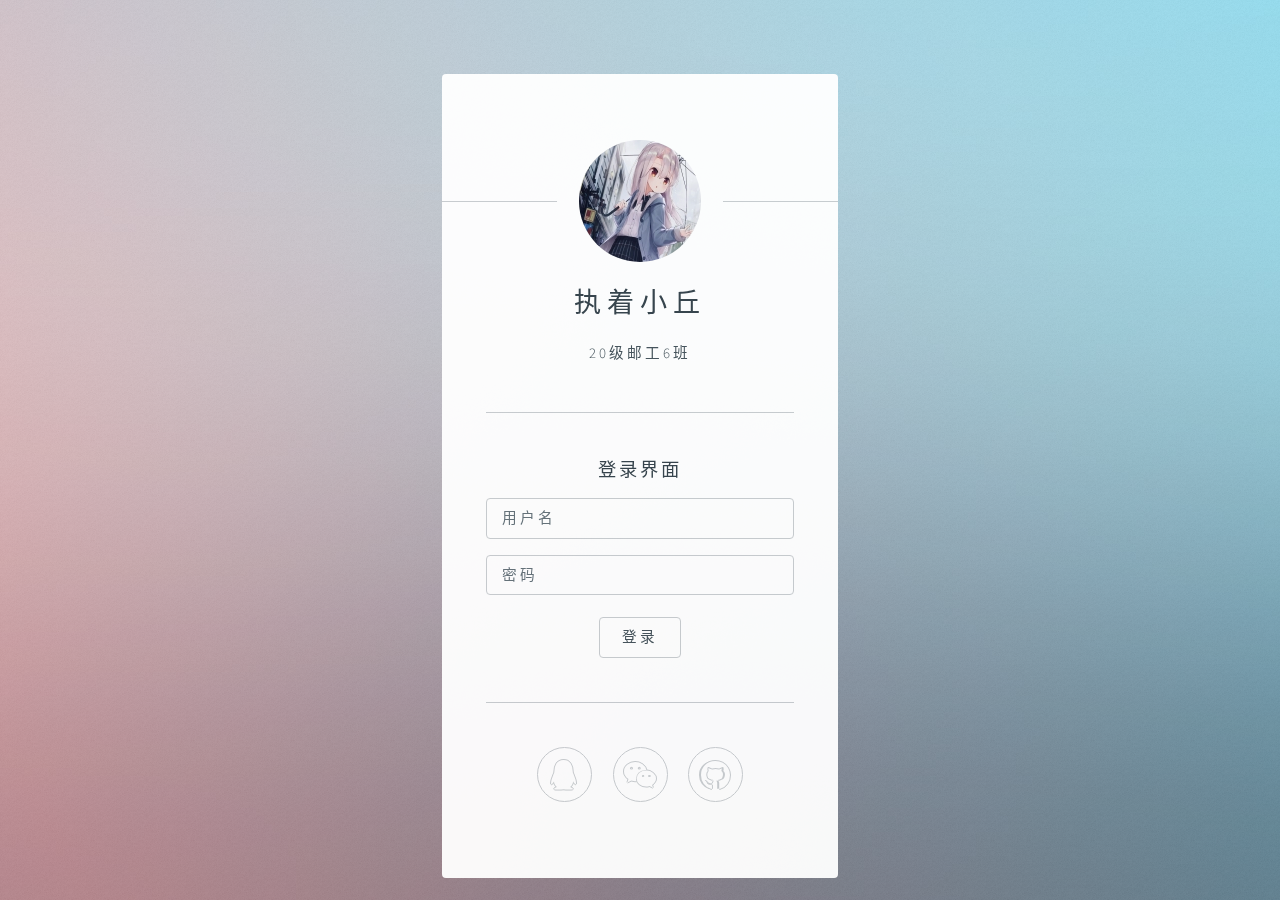
==== index.html @ 9f827b2a "update" ====
<!DOCTYPE HTML>
<!--
	Identity by HTML5 UP
	html5up.net | @ajlkn
	Free for personal and commercial use under the CCA 3.0 license (html5up.net/license)
-->
<html lang="zh-CN">

<head>
	<title>执着小丘の小屋</title>
	<meta charset="utf-8" />
	<meta name="viewport" content="width=device-width, initial-scale=1, user-scalable=no" />
	<link rel="stylesheet" href="assets/css/main.css" />
	<noscript>
		<link rel="stylesheet" href="assets/css/noscript.css" /></noscript>
</head>

<body class="is-preload">

	<!-- Wrapper -->
	<div id="wrapper">

		<!-- Main -->
		<section id="main">
			<header>
				<span class="avatar"><img src="images/1.jpg" alt="" /></span>
				<h1>执着小丘</h1>
				<p>20级邮工6班</p>
			</header>

			<hr />
			<h2>登录界面</h2>
			<form method="post" action="#">
				<div class="fields">
					<div class="field">
						<input type="text" name="username" id="username" placeholder="用户名" />
					</div>
					<div class="field">
						<input type="password" name="password" id="password" placeholder="密码" />
					</div>
				</div>
				<ul class="actions special">
					<li><input type="submit" class="button" value="登录"></li>
				</ul>
			</form>
			<hr />

			<footer>
				<ul class="icons">
					<li><a href="#" class="icon brands fa-qq">QQ</a></li>
					<li><a href="#" class="icon brands fa-weixin">微信</a></li>
					<li><a href="#" class="icon brands fa-github">GitHub</a></li>
				</ul>
			</footer>
		</section>

	</div>

	<!-- Scripts -->
	<script>
		if ('addEventListener' in window) {
			window.addEventListener('load', function () {
				document.body.className = document.body.className.replace(/\bis-preload\b/, '');
			});
			document.body.className += (navigator.userAgent.match(/(MSIE|rv:11\.0)/) ? ' is-ie' : '');
		}

		function login() {
			var x = document.getElementById("demo").value;
			if (x == "" || isNaN(x)) {
				alert("不是数字");
			}
		}
	</script>

</body>

</html>
---- assets/css/main.css ----
@import url(fontawesome-all.min.css);
@import url("https://fonts.googleapis.com/css?family=Source+Sans+Pro:300");

/*
	Identity by HTML5 UP
	html5up.net | @ajlkn
	Free for personal and commercial use under the CCA 3.0 license (html5up.net/license)
*/

/* Icon (alt) */

html,
body,
div,
span,
applet,
object,
iframe,
h1,
h2,
h3,
h4,
h5,
h6,
p,
blockquote,
pre,
a,
abbr,
acronym,
address,
big,
cite,
code,
del,
dfn,
em,
img,
ins,
kbd,
q,
s,
samp,
small,
strike,
strong,
sub,
sup,
tt,
var,
b,
u,
i,
center,
dl,
dt,
dd,
ol,
ul,
li,
fieldset,
form,
label,
legend,
table,
caption,
tbody,
tfoot,
thead,
tr,
th,
td,
article,
aside,
canvas,
details,
embed,
figure,
figcaption,
footer,
header,
hgroup,
menu,
nav,
output,
ruby,
section,
summary,
time,
mark,
audio,
video {
	margin: 0;
	padding: 0;
	border: 0;
	font-size: 100%;
	font: inherit;
	vertical-align: baseline;
}

article,
aside,
details,
figcaption,
figure,
footer,
header,
hgroup,
menu,
nav,
section {
	display: block;
}

body {
	line-height: 1;
}

ol,
ul {
	list-style: none;
}

blockquote,
q {
	quotes: none;
}

blockquote:before,
blockquote:after,
q:before,
q:after {
	content: '';
	content: none;
}

table {
	border-collapse: collapse;
	border-spacing: 0;
}

body {
	-webkit-text-size-adjust: none;
}

mark {
	background-color: transparent;
	color: inherit;
}

input::-moz-focus-inner {
	border: 0;
	padding: 0;
}

input,
select,
textarea {
	-moz-appearance: none;
	-webkit-appearance: none;
	-ms-appearance: none;
	appearance: none;
}

/* Basic */

@media screen and (max-width: 480px) {

	html,
	body {
		min-width: 320px;
	}

}

html {
	box-sizing: border-box;
}

*,
*:before,
*:after {
	box-sizing: inherit;
}

body.is-preload *,
body.is-preload *:before,
body.is-preload *:after {
	-moz-animation: none !important;
	-webkit-animation: none !important;
	-ms-animation: none !important;
	animation: none !important;
	-moz-transition: none !important;
	-webkit-transition: none !important;
	-ms-transition: none !important;
	transition: none !important;
}

html {
	height: 100%;
}

body {
	height: 100%;
	background-color: #ffffff;
	background-image: url("images/overlay.png"), -moz-linear-gradient(60deg, rgba(255, 165, 150, 0.5) 5%, rgba(0, 228, 255, 0.35)), url("../../images/bg.jpg");
	background-image: url("images/overlay.png"), -webkit-linear-gradient(60deg, rgba(255, 165, 150, 0.5) 5%, rgba(0, 228, 255, 0.35)), url("../../images/bg.jpg");
	background-image: url("images/overlay.png"), -ms-linear-gradient(60deg, rgba(255, 165, 150, 0.5) 5%, rgba(0, 228, 255, 0.35)), url("../../images/bg.jpg");
	background-image: url("images/overlay.png"), linear-gradient(60deg, rgba(255, 165, 150, 0.5) 5%, rgba(0, 228, 255, 0.35)), url("../../images/bg.jpg");
	background-repeat: repeat, no-repeat, no-repeat;
	background-size: 100px 100px, cover, cover;
	background-position: top left, center center, bottom center;
	background-attachment: fixed, fixed, fixed;
}

body:after {
	content: '';
	display: block;
	position: fixed;
	top: 0;
	left: 0;
	width: 100%;
	height: inherit;
	opacity: 0;
	z-index: 1;
	background-color: #ffffff;
	background-image: url("images/overlay.png"), -moz-linear-gradient(60deg, rgba(255, 165, 150, 0.5) 5%, rgba(0, 228, 255, 0.35));
	background-image: url("images/overlay.png"), -webkit-linear-gradient(60deg, rgba(255, 165, 150, 0.5) 5%, rgba(0, 228, 255, 0.35));
	background-image: url("images/overlay.png"), -ms-linear-gradient(60deg, rgba(255, 165, 150, 0.5) 5%, rgba(0, 228, 255, 0.35));
	background-image: url("images/overlay.png"), linear-gradient(60deg, rgba(255, 165, 150, 0.5) 5%, rgba(0, 228, 255, 0.35));
	background-repeat: repeat, no-repeat;
	background-size: 100px 100px, cover;
	background-position: top left, center center;
	-moz-transition: opacity 1.75s ease-out;
	-webkit-transition: opacity 1.75s ease-out;
	-ms-transition: opacity 1.75s ease-out;
	transition: opacity 1.75s ease-out;
}

body.is-preload:after {
	opacity: 1;
}

/* Type */

body,
input,
select,
textarea {
	color: #414f57;
	font-family: "Source Sans Pro", Helvetica, sans-serif;
	font-size: 14pt;
	font-weight: 300;
	line-height: 2;
	letter-spacing: 0.2em;
}

@media screen and (max-width: 1680px) {

	body,
	input,
	select,
	textarea {
		font-size: 11pt;
	}

}

@media screen and (max-width: 480px) {

	body,
	input,
	select,
	textarea {
		font-size: 10pt;
		line-height: 1.75;
	}

}

a {
	-moz-transition: color 0.2s ease, border-color 0.2s ease;
	-webkit-transition: color 0.2s ease, border-color 0.2s ease;
	-ms-transition: color 0.2s ease, border-color 0.2s ease;
	transition: color 0.2s ease, border-color 0.2s ease;
	color: inherit;
	text-decoration: none;
}

a:before {
	-moz-transition: color 0.2s ease, text-shadow 0.2s ease;
	-webkit-transition: color 0.2s ease, text-shadow 0.2s ease;
	-ms-transition: color 0.2s ease, text-shadow 0.2s ease;
	transition: color 0.2s ease, text-shadow 0.2s ease;
}

a:hover {
	color: #ff7496;
}

strong,
b {
	color: #313f47;
}

em,
i {
	font-style: italic;
}

p {
	margin: 0 0 1.5em 0;
}

h1,
h2,
h3,
h4,
h5,
h6 {
	color: #313f47;
	line-height: 1.5;
	margin: 0 0 0.75em 0;
}

h1 a,
h2 a,
h3 a,
h4 a,
h5 a,
h6 a {
	color: inherit;
	text-decoration: none;
}

h1 {
	font-size: 1.85em;
	letter-spacing: 0.22em;
	margin: 0 0 0.525em 0;
}

h2 {
	font-size: 1.25em;
}

h3 {
	font-size: 1em;
}

h4 {
	font-size: 1em;
}

h5 {
	font-size: 1em;
}

h6 {
	font-size: 1em;
}

@media screen and (max-width: 480px) {

	h1 {
		font-size: 1.65em;
	}

}

sub {
	font-size: 0.8em;
	position: relative;
	top: 0.5em;
}

sup {
	font-size: 0.8em;
	position: relative;
	top: -0.5em;
}

hr {
	border: 0;
	border-bottom: solid 1px #c8cccf;
	margin: 3em 0;
}

/* Form */

form {
	margin: 0 0 1.5em 0;
}

form> :last-child {
	margin-bottom: 0;
}

form>.fields {
	display: -moz-flex;
	display: -webkit-flex;
	display: -ms-flex;
	display: flex;
	-moz-flex-wrap: wrap;
	-webkit-flex-wrap: wrap;
	-ms-flex-wrap: wrap;
	flex-wrap: wrap;
	width: calc(100% + 2.25em);
	margin: -1.125em 0 1.5em -1.125em;
}

form>.fields>.field {
	-moz-flex-grow: 0;
	-webkit-flex-grow: 0;
	-ms-flex-grow: 0;
	flex-grow: 0;
	-moz-flex-shrink: 0;
	-webkit-flex-shrink: 0;
	-ms-flex-shrink: 0;
	flex-shrink: 0;
	padding: 1.125em 0 0 1.125em;
	width: calc(100% - 1.125em);
}

form>.fields>.field.half {
	width: calc(50% - 0.5625em);
}

form>.fields>.field.third {
	width: calc(100%/3 - 0.375em);
}

form>.fields>.field.quarter {
	width: calc(25% - 0.28125em);
}

@media screen and (max-width: 480px) {

	form>.fields {
		width: calc(100% + 2.25em);
		margin: -1.125em 0 1.5em -1.125em;
	}

	form>.fields>.field {
		padding: 1.125em 0 0 1.125em;
		width: calc(100% - 1.125em);
	}

	form>.fields>.field.half {
		width: calc(100% - 1.125em);
	}

	form>.fields>.field.third {
		width: calc(100% - 1.125em);
	}

	form>.fields>.field.quarter {
		width: calc(100% - 1.125em);
	}

}

label {
	color: #313f47;
	display: block;
	font-size: 0.9em;
	margin: 0 0 0.75em 0;
}

input[type="text"],
input[type="password"],
input[type="email"],
input[type="tel"],
select,
textarea {
	-moz-appearance: none;
	-webkit-appearance: none;
	-ms-appearance: none;
	appearance: none;
	border-radius: 4px;
	border: solid 1px #c8cccf;
	color: inherit;
	display: block;
	outline: 0;
	padding: 0 1em;
	text-decoration: none;
	width: 100%;
}

input[type="text"]:invalid,
input[type="password"]:invalid,
input[type="email"]:invalid,
input[type="tel"]:invalid,
select:invalid,
textarea:invalid {
	box-shadow: none;
}

input[type="text"]:focus,
input[type="password"]:focus,
input[type="email"]:focus,
input[type="tel"]:focus,
select:focus,
textarea:focus {
	border-color: #ff7496;
}

select {
	background-image: url("data:image/svg+xml;charset=utf8,%3Csvg xmlns='http://www.w3.org/2000/svg' width='40' height='40' preserveAspectRatio='none' viewBox='0 0 40 40'%3E%3Cpath d='M9.4,12.3l10.4,10.4l10.4-10.4c0.2-0.2,0.5-0.4,0.9-0.4c0.3,0,0.6,0.1,0.9,0.4l3.3,3.3c0.2,0.2,0.4,0.5,0.4,0.9 c0,0.4-0.1,0.6-0.4,0.9L20.7,31.9c-0.2,0.2-0.5,0.4-0.9,0.4c-0.3,0-0.6-0.1-0.9-0.4L4.3,17.3c-0.2-0.2-0.4-0.5-0.4-0.9 c0-0.4,0.1-0.6,0.4-0.9l3.3-3.3c0.2-0.2,0.5-0.4,0.9-0.4S9.1,12.1,9.4,12.3z' fill='%23c8cccf' /%3E%3C/svg%3E");
	background-size: 1.25rem;
	background-repeat: no-repeat;
	background-position: calc(100% - 1rem) center;
	height: 2.75em;
	padding-right: 2.75em;
	text-overflow: ellipsis;
}

select option {
	color: #313f47;
	background: #ffffff;
}

select:focus::-ms-value {
	background-color: transparent;
}

select::-ms-expand {
	display: none;
}

input[type="text"],
input[type="password"],
input[type="email"],
select {
	height: 2.75em;
}

textarea {
	padding: 0.75em 1em;
}

input[type="checkbox"],
input[type="radio"] {
	-moz-appearance: none;
	-webkit-appearance: none;
	-ms-appearance: none;
	appearance: none;
	display: block;
	float: left;
	margin-right: -2em;
	opacity: 0;
	width: 1em;
	z-index: -1;
}

input[type="checkbox"]+label,
input[type="radio"]+label {
	text-decoration: none;
	color: #414f57;
	cursor: pointer;
	display: inline-block;
	font-size: 1em;
	font-weight: 300;
	padding-left: 2.4em;
	padding-right: 0.75em;
	position: relative;
}

input[type="checkbox"]+label:before,
input[type="radio"]+label:before {
	-moz-osx-font-smoothing: grayscale;
	-webkit-font-smoothing: antialiased;
	display: inline-block;
	font-style: normal;
	font-variant: normal;
	text-rendering: auto;
	line-height: 1;
	text-transform: none !important;
	font-family: 'Font Awesome 5 Free';
	font-weight: 900;
}

input[type="checkbox"]+label:before,
input[type="radio"]+label:before {
	border-radius: 4px;
	border: solid 1px #c8cccf;
	content: '';
	display: inline-block;
	font-size: 0.8em;
	height: 2.0625em;
	left: 0;
	line-height: 2.0625em;
	position: absolute;
	text-align: center;
	top: 0.15em;
	width: 2.0625em;
}

input[type="checkbox"]:checked+label:before,
input[type="radio"]:checked+label:before {
	color: #ff7496;
	content: '\f00c';
}

input[type="checkbox"]:focus+label:before,
input[type="radio"]:focus+label:before {
	border-color: #ff7496;
}

input[type="checkbox"]+label:before {
	border-radius: 4px;
}

input[type="radio"]+label:before {
	border-radius: 100%;
}

::-webkit-input-placeholder {
	color: #616f77 !important;
	opacity: 1.0;
}

:-moz-placeholder {
	color: #616f77 !important;
	opacity: 1.0;
}

::-moz-placeholder {
	color: #616f77 !important;
	opacity: 1.0;
}

:-ms-input-placeholder {
	color: #616f77 !important;
	opacity: 1.0;
}

/* Icon */

.icon {
	text-decoration: none;
	position: relative;
	border-bottom: none;
}

.icon:before {
	-moz-osx-font-smoothing: grayscale;
	-webkit-font-smoothing: antialiased;
	display: inline-block;
	font-style: normal;
	font-variant: normal;
	text-rendering: auto;
	line-height: 1;
	text-transform: none !important;
	font-family: 'Font Awesome 5 Free';
	font-weight: 400;
}

.icon>.label {
	display: none;
}

.icon:before {
	line-height: inherit;
}

.icon.solid:before {
	font-weight: 900;
}

.icon.brands:before {
	font-family: 'Font Awesome 5 Brands';
}

/* List */

ol {
	list-style: decimal;
	margin: 0 0 1.5em 0;
	padding-left: 1.25em;
}

ol li {
	padding-left: 0.25em;
}

ul {
	list-style: disc;
	margin: 0 0 1.5em 0;
	padding-left: 1em;
}

ul li {
	padding-left: 0.5em;
}

ul.alt {
	list-style: none;
	padding-left: 0;
}

ul.alt li {
	border-top: solid 1px #c8cccf;
	padding: 0.5em 0;
}

ul.alt li:first-child {
	border-top: 0;
	padding-top: 0;
}

dl {
	margin: 0 0 1.5em 0;
}

dl dt {
	display: block;
	margin: 0 0 0.75em 0;
}

dl dd {
	margin-left: 1.5em;
}

/* Actions */

ul.actions {
	display: -moz-flex;
	display: -webkit-flex;
	display: -ms-flex;
	display: flex;
	cursor: default;
	list-style: none;
	margin-left: -0.75em;
	padding-left: 0;
}

ul.actions li {
	padding: 0 0 0 0.75em;
	vertical-align: middle;
}

ul.actions.special {
	-moz-justify-content: center;
	-webkit-justify-content: center;
	-ms-justify-content: center;
	justify-content: center;
	width: 100%;
	margin-left: 0;
}

ul.actions.special li:first-child {
	padding-left: 0;
}

ul.actions.stacked {
	-moz-flex-direction: column;
	-webkit-flex-direction: column;
	-ms-flex-direction: column;
	flex-direction: column;
	margin-left: 0;
}

ul.actions.stacked li {
	padding: 0.975em 0 0 0;
}

ul.actions.stacked li:first-child {
	padding-top: 0;
}

ul.actions.fit {
	width: calc(100% + 0.75em);
}

ul.actions.fit li {
	-moz-flex-grow: 1;
	-webkit-flex-grow: 1;
	-ms-flex-grow: 1;
	flex-grow: 1;
	-moz-flex-shrink: 1;
	-webkit-flex-shrink: 1;
	-ms-flex-shrink: 1;
	flex-shrink: 1;
	width: 100%;
}

ul.actions.fit li>* {
	width: 100%;
}

ul.actions.fit.stacked {
	width: 100%;
}

@media screen and (max-width: 480px) {

	ul.actions:not(.fixed) {
		-moz-flex-direction: column;
		-webkit-flex-direction: column;
		-ms-flex-direction: column;
		flex-direction: column;
		margin-left: 0;
		width: 100% !important;
	}

	ul.actions:not(.fixed) li {
		-moz-flex-grow: 1;
		-webkit-flex-grow: 1;
		-ms-flex-grow: 1;
		flex-grow: 1;
		-moz-flex-shrink: 1;
		-webkit-flex-shrink: 1;
		-ms-flex-shrink: 1;
		flex-shrink: 1;
		padding: 0.75em 0 0 0;
		text-align: center;
		width: 100%;
	}

	ul.actions:not(.fixed) li>* {
		width: 100%;
	}

	ul.actions:not(.fixed) li:first-child {
		padding-top: 0;
	}

	ul.actions:not(.fixed) li input[type="submit"],
	ul.actions:not(.fixed) li input[type="reset"],
	ul.actions:not(.fixed) li input[type="button"],
	ul.actions:not(.fixed) li button,
	ul.actions:not(.fixed) li .button {
		width: 100%;
	}

	ul.actions:not(.fixed) li input[type="submit"].icon:before,
	ul.actions:not(.fixed) li input[type="reset"].icon:before,
	ul.actions:not(.fixed) li input[type="button"].icon:before,
	ul.actions:not(.fixed) li button.icon:before,
	ul.actions:not(.fixed) li .button.icon:before {
		margin-left: -0.5rem;
	}

}

/* Icons */

ul.icons {
	cursor: default;
	list-style: none;
	padding-left: 0;
	margin-top: -0.675em;
}

ul.icons li {
	display: inline-block;
	padding: 0.675em 0.5em;
}

ul.icons li a {
	text-decoration: none;
	position: relative;
	display: block;
	width: 3.75em;
	height: 3.75em;
	border-radius: 100%;
	border: solid 1px #c8cccf;
	line-height: 3.75em;
	overflow: hidden;
	text-align: center;
	text-indent: 3.75em;
	white-space: nowrap;
}

ul.icons li a:before {
	-moz-osx-font-smoothing: grayscale;
	-webkit-font-smoothing: antialiased;
	display: inline-block;
	font-style: normal;
	font-variant: normal;
	text-rendering: auto;
	line-height: 1;
	text-transform: none !important;
	font-family: 'Font Awesome 5 Free';
	font-weight: 400;
}

ul.icons li a:before {
	color: #ffffff;
	text-shadow: 1.25px 0px 0px #c8cccf, -1.25px 0px 0px #c8cccf, 0px 1.25px 0px #c8cccf, 0px -1.25px 0px #c8cccf;
}

ul.icons li a:hover:before {
	text-shadow: 1.25px 0px 0px #ff7496, -1.25px 0px 0px #ff7496, 0px 1.25px 0px #ff7496, 0px -1.25px 0px #ff7496;
}

ul.icons li a:before {
	position: absolute;
	top: 0;
	left: 0;
	width: inherit;
	height: inherit;
	font-size: 1.85rem;
	line-height: inherit;
	text-align: center;
	text-indent: 0;
}

ul.icons li a:hover {
	border-color: #ff7496;
}

@media screen and (max-width: 480px) {

	ul.icons li a:before {
		font-size: 1.5rem;
	}

}

/* Button */

input[type="submit"],
input[type="reset"],
input[type="button"],
button,
.button {
	-moz-appearance: none;
	-webkit-appearance: none;
	-ms-appearance: none;
	appearance: none;
	-moz-transition: background-color 0.2s ease-in-out, border-color 0.2s ease-in-out, color 0.2s ease-in-out;
	-webkit-transition: background-color 0.2s ease-in-out, border-color 0.2s ease-in-out, color 0.2s ease-in-out;
	-ms-transition: background-color 0.2s ease-in-out, border-color 0.2s ease-in-out, color 0.2s ease-in-out;
	transition: background-color 0.2s ease-in-out, border-color 0.2s ease-in-out, color 0.2s ease-in-out;
	display: inline-block;
	height: 2.75em;
	line-height: 2.75em;
	padding: 0 1.5em;
	background-color: transparent;
	border-radius: 4px;
	border: solid 1px #c8cccf;
	color: #414f57 !important;
	cursor: pointer;
	text-align: center;
	text-decoration: none;
	white-space: nowrap;
}

input[type="submit"]:hover,
input[type="reset"]:hover,
input[type="button"]:hover,
button:hover,
.button:hover {
	border-color: #ff7496;
	color: #ff7496 !important;
}

input[type="submit"].icon,
input[type="reset"].icon,
input[type="button"].icon,
button.icon,
.button.icon {
	padding-left: 1.35em;
}

input[type="submit"].icon:before,
input[type="reset"].icon:before,
input[type="button"].icon:before,
button.icon:before,
.button.icon:before {
	margin-right: 0.5em;
}

input[type="submit"].fit,
input[type="reset"].fit,
input[type="button"].fit,
button.fit,
.button.fit {
	width: 100%;
}

input[type="submit"].small,
input[type="reset"].small,
input[type="button"].small,
button.small,
.button.small {
	font-size: 0.8em;
}

input[type="submit"].large,
input[type="reset"].large,
input[type="button"].large,
button.large,
.button.large {
	font-size: 1.35em;
}

input[type="submit"].disabled,
input[type="submit"]:disabled,
input[type="reset"].disabled,
input[type="reset"]:disabled,
input[type="button"].disabled,
input[type="button"]:disabled,
button.disabled,
button:disabled,
.button.disabled,
.button:disabled {
	pointer-events: none;
	opacity: 0.5;
}

/* Main */

#main {
	-moz-transform-origin: 50% 50%;
	-webkit-transform-origin: 50% 50%;
	-ms-transform-origin: 50% 50%;
	transform-origin: 50% 50%;
	-moz-transform: rotateX(0deg);
	-webkit-transform: rotateX(0deg);
	-ms-transform: rotateX(0deg);
	transform: rotateX(0deg);
	-moz-transition: opacity 1s ease, -moz-transform 1s ease;
	-webkit-transition: opacity 1s ease, -webkit-transform 1s ease;
	-ms-transition: opacity 1s ease, -ms-transform 1s ease;
	transition: opacity 1s ease, transform 1s ease;
	padding: 4.5em 3em 3em 3em;
	background: #ffffff;
	border-radius: 4px;
	cursor: default;
	max-width: 100%;
	opacity: 0.95;
	position: relative;
	text-align: center;
	width: 27em;
}

#main .avatar {
	position: relative;
	display: block;
	margin-bottom: 1.5em;
}

#main .avatar img {
	display: block;
	margin: 0 auto;
	border-radius: 100%;
	box-shadow: 0 0 0 1.5em #ffffff;
}

#main .avatar:before {
	content: '';
	display: block;
	position: absolute;
	top: 50%;
	left: -3em;
	width: calc(100% + 6em);
	height: 1px;
	z-index: -1;
	background: #c8cccf;
}

@media screen and (max-width: 480px) {

	#main {
		padding: 4em 2em 2.5em 2em;
		width: 100%;
	}

	#main .avatar:before {
		left: -2em;
		width: calc(100% + 4em);
	}

}

body.is-preload #main {
	-moz-transform: rotateX(15deg);
	-webkit-transform: rotateX(15deg);
	-ms-transform: rotateX(15deg);
	transform: rotateX(15deg);
	opacity: 0;
}

/* Footer */

#footer {
	-moz-align-self: -moz-flex-end;
	-webkit-align-self: -webkit-flex-end;
	-ms-align-self: -ms-flex-end;
	align-self: flex-end;
	width: 100%;
	padding: 1.5em 0 0 0;
	color: rgba(255, 255, 255, 0.75);
	cursor: default;
	text-align: center;
}

#footer .copyright {
	margin: 0;
	padding: 0;
	font-size: 0.9em;
	list-style: none;
}

#footer .copyright li {
	display: inline-block;
	margin: 0 0 0 0.45em;
	padding: 0 0 0 0.85em;
	border-left: solid 1px rgba(255, 255, 255, 0.5);
	line-height: 1;
}

#footer .copyright li:first-child {
	border-left: 0;
}

/* Wrapper */

#wrapper {
	display: -moz-flex;
	display: -webkit-flex;
	display: -ms-flex;
	display: flex;
	-moz-align-items: center;
	-webkit-align-items: center;
	-ms-align-items: center;
	align-items: center;
	-moz-justify-content: space-between;
	-webkit-justify-content: space-between;
	-ms-justify-content: space-between;
	justify-content: space-between;
	-moz-flex-direction: column;
	-webkit-flex-direction: column;
	-ms-flex-direction: column;
	flex-direction: column;
	-moz-perspective: 1000px;
	-webkit-perspective: 1000px;
	-ms-perspective: 1000px;
	perspective: 1000px;
	position: relative;
	min-height: 100%;
	padding: 1.5em;
	z-index: 2;
}

#wrapper>* {
	z-index: 1;
}

#wrapper:before {
	content: '';
	display: block;
}

@media screen and (max-width: 360px) {

	#wrapper {
		padding: 0.75em;
	}

}

body.is-ie #wrapper {
	height: 100%;
}
---- assets/css/noscript.css ----
/*
	Identity by HTML5 UP
	html5up.net | @ajlkn
	Free for personal and commercial use under the CCA 3.0 license (html5up.net/license)
*/

/* Basic */

	body:after {
		display: none;
	}

/* Main */

	#main {
		-moz-transform: none !important;
		-webkit-transform: none !important;
		-ms-transform: none !important;
		transform: none !important;
		opacity: 1 !important;
	}
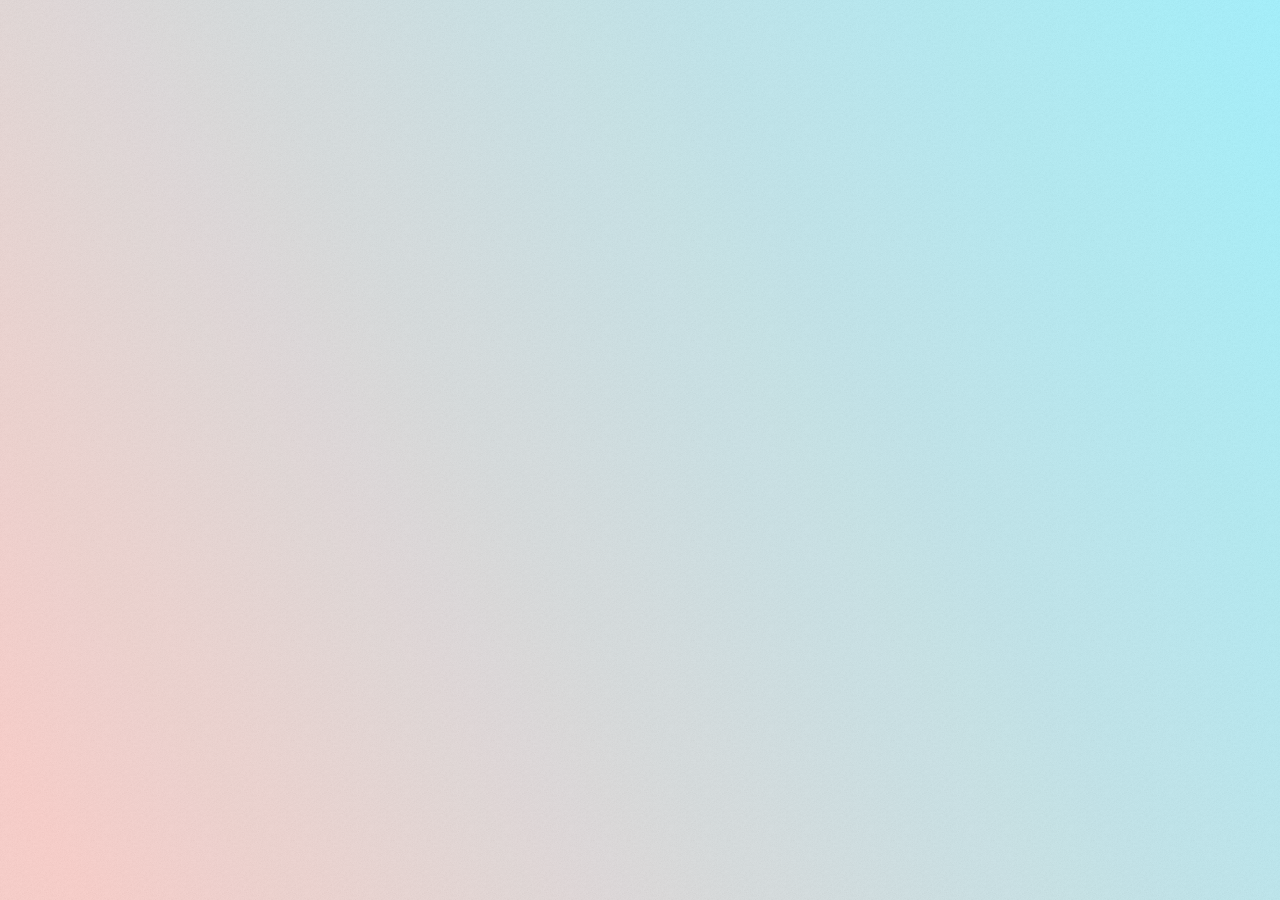
==== commit b968a8fb: "Update index.html" ====
--- a/index.html
+++ b/index.html
@@ -1,78 +1,59 @@
-<!DOCTYPE HTML>
-<!--
-	Identity by HTML5 UP
-	html5up.net | @ajlkn
-	Free for personal and commercial use under the CCA 3.0 license (html5up.net/license)
--->
-<html lang="zh-CN">
-
-<head>
-	<title>执着小丘の小屋</title>
-	<meta charset="utf-8" />
-	<meta name="viewport" content="width=device-width, initial-scale=1, user-scalable=no" />
-	<link rel="stylesheet" href="assets/css/main.css" />
-	<noscript>
-		<link rel="stylesheet" href="assets/css/noscript.css" /></noscript>
-</head>
-
-<body class="is-preload">
-
-	<!-- Wrapper -->
-	<div id="wrapper">
-
-		<!-- Main -->
-		<section id="main">
-			<header>
-				<span class="avatar"><img src="images/1.jpg" alt="" /></span>
-				<h1>执着小丘</h1>
-				<p>20级邮工6班</p>
-			</header>
-
-			<hr />
-			<h2>登录界面</h2>
-			<form method="post" action="#">
-				<div class="fields">
-					<div class="field">
-						<input type="text" name="username" id="username" placeholder="用户名" />
-					</div>
-					<div class="field">
-						<input type="password" name="password" id="password" placeholder="密码" />
-					</div>
-				</div>
-				<ul class="actions special">
-					<li><input type="submit" class="button" value="登录"></li>
-				</ul>
-			</form>
-			<hr />
-
-			<footer>
-				<ul class="icons">
-					<li><a href="#" class="icon brands fa-qq">QQ</a></li>
-					<li><a href="#" class="icon brands fa-weixin">微信</a></li>
-					<li><a href="#" class="icon brands fa-github">GitHub</a></li>
-				</ul>
-			</footer>
-		</section>
-
-	</div>
-
-	<!-- Scripts -->
-	<script>
-		if ('addEventListener' in window) {
-			window.addEventListener('load', function () {
-				document.body.className = document.body.className.replace(/\bis-preload\b/, '');
-			});
-			document.body.className += (navigator.userAgent.match(/(MSIE|rv:11\.0)/) ? ' is-ie' : '');
-		}
-
-		function login() {
-			var x = document.getElementById("demo").value;
-			if (x == "" || isNaN(x)) {
-				alert("不是数字");
-			}
-		}
-	</script>
-
-</body>
-
-</html>+<!DOCTYPE HTML>
+<!--
+	Identity by HTML5 UP
+	html5up.net | @ajlkn
+	Free for personal and commercial use under the CCA 3.0 license (html5up.net/license)
+-->
+<html lang="zh-CN">
+
+<head>
+    <title>执着小丘の小屋</title>
+    <meta charset="utf-8" />
+    <meta name="viewport" content="width=device-width, initial-scale=1, user-scalable=no" />
+    <javascript type="text/javascript" crs="assets/js/login.js" />
+    <link rel="stylesheet" href="assets/css/main.css" />
+    <noscript>
+        <link rel="stylesheet" href="assets/css/noscript.css" /></noscript>
+</head>
+
+<body class="is-preload">
+
+    <!-- Wrapper -->
+    <div id="wrapper">
+
+        <!-- Main -->
+        <section id="main">
+            <header>
+                <span class="avatar"><img src="images/avatar.jpg" alt="" /></span>
+                <h1>执着小丘</h1>
+                <p>欢迎访问</p>
+            </header>
+
+            <hr />
+            <h2>登录界面</h2>
+            <form method="post" action="#">
+                <div class="fields">
+                    <div class="field">
+                        <input type="text" name="username" id="username" placeholder="用户名" />
+                    </div>
+                    <div class="field">
+                        <input type="password" name="password" id="ppassword" placeholder="密码" />
+                    </div>
+                </div>
+                <ul class="actions special">
+                    <li><input type="button" class="button" value="登录" onclick="login()"></li>
+                </ul>
+            </form>
+            <hr />
+        </section>
+
+    </div>
+
+    <!-- Scripts -->
+    <script>
+
+    </script>
+
+</body>
+
+</html>
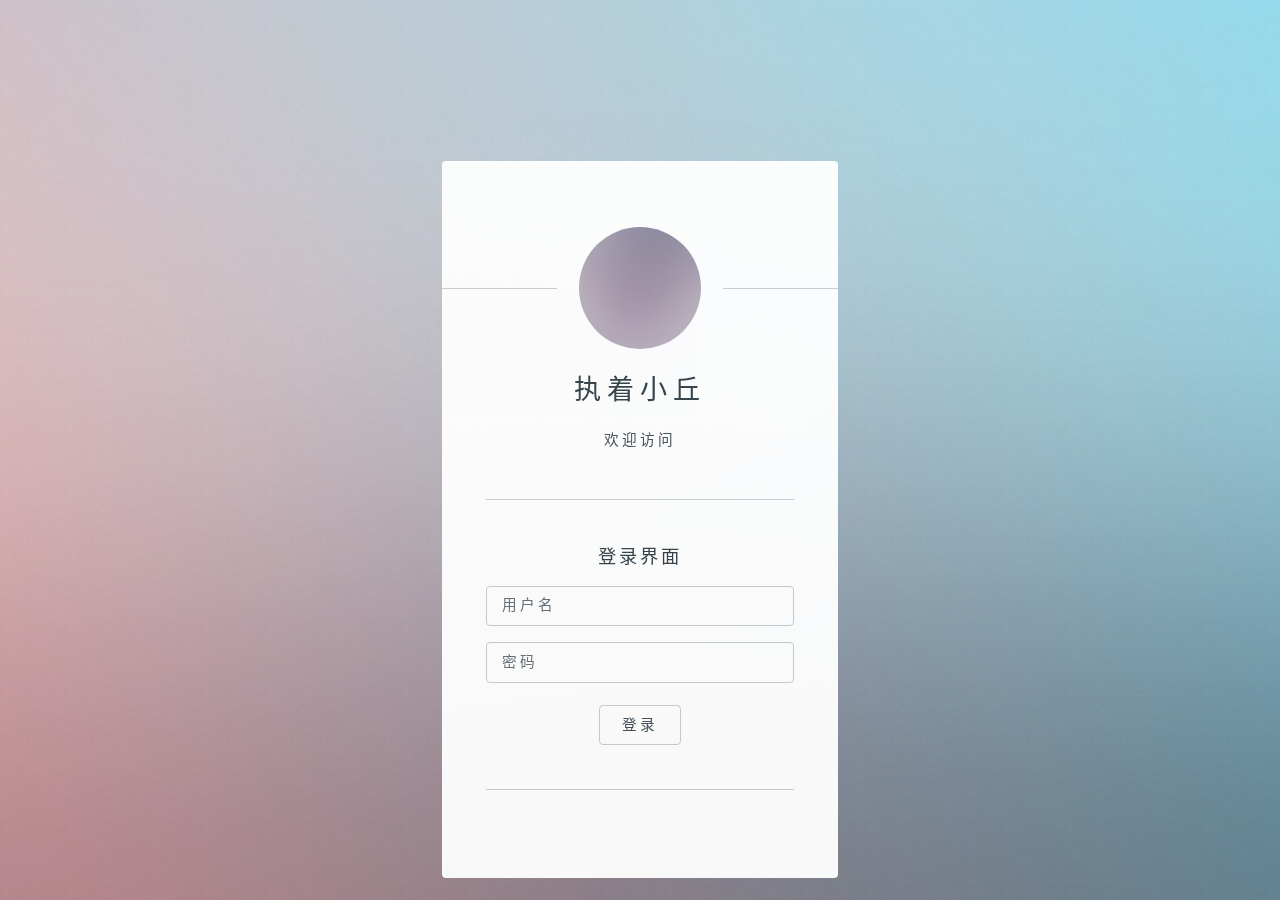
==== commit 15196dab: "Update index.html" ====
--- a/index.html
+++ b/index.html
@@ -51,7 +51,12 @@
 
     <!-- Scripts -->
     <script>
-
+        if ('addEventListener' in window) {
+    window.addEventListener('load', function () {
+        document.body.className = document.body.className.replace(/\bis-preload\b/, '');
+    });
+    document.body.className += (navigator.userAgent.match(/(MSIE|rv:11\.0)/) ? ' is-ie' : '');
+}
     </script>
 
 </body>
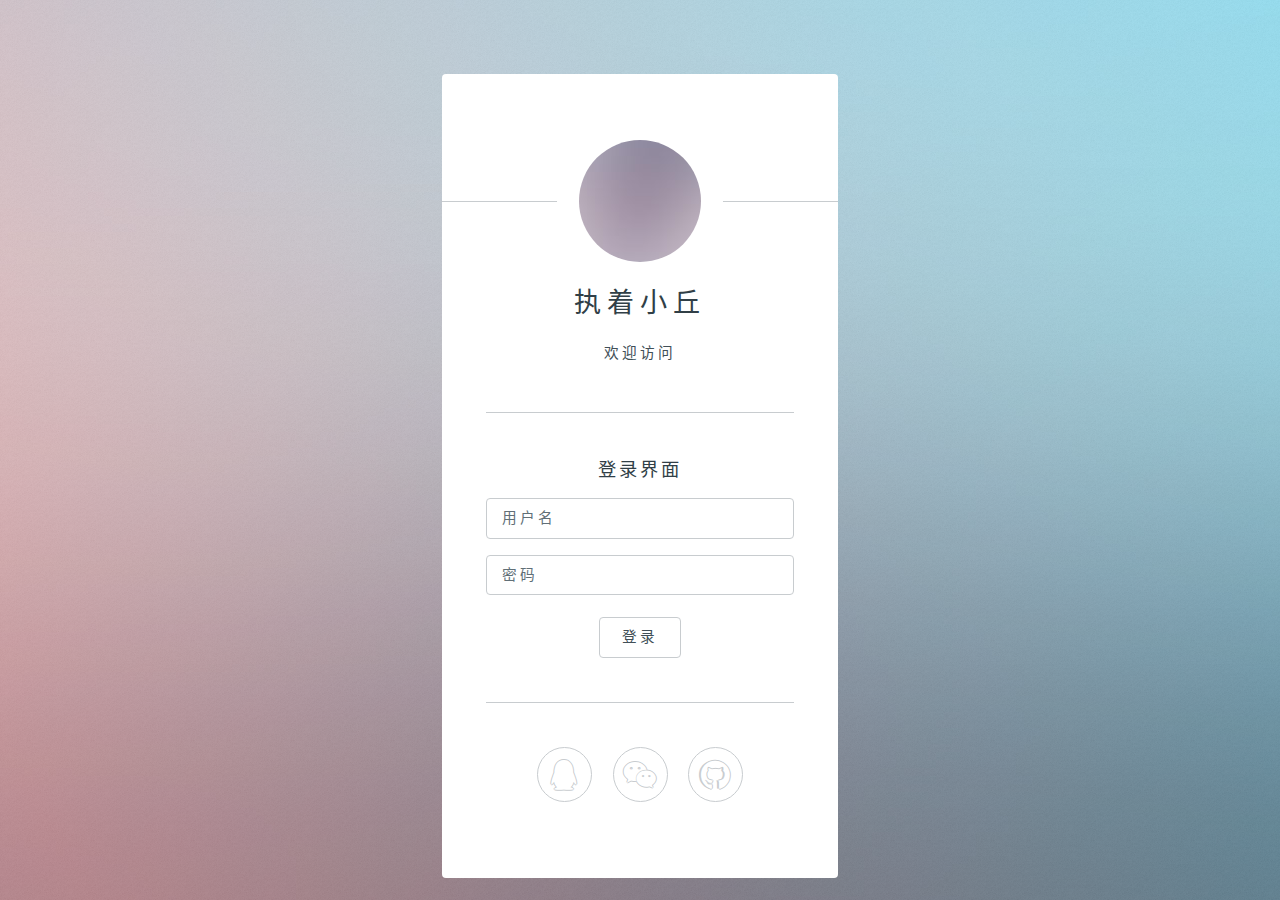
==== commit ee74d15c: "update" ====
--- a/index.html
+++ b/index.html
@@ -1,64 +1,64 @@
-<!DOCTYPE HTML>
-<!--
-	Identity by HTML5 UP
-	html5up.net | @ajlkn
-	Free for personal and commercial use under the CCA 3.0 license (html5up.net/license)
--->
-<html lang="zh-CN">
-
-<head>
-    <title>执着小丘の小屋</title>
-    <meta charset="utf-8" />
-    <meta name="viewport" content="width=device-width, initial-scale=1, user-scalable=no" />
-    <javascript type="text/javascript" crs="assets/js/login.js" />
-    <link rel="stylesheet" href="assets/css/main.css" />
-    <noscript>
-        <link rel="stylesheet" href="assets/css/noscript.css" /></noscript>
-</head>
-
-<body class="is-preload">
-
-    <!-- Wrapper -->
-    <div id="wrapper">
-
-        <!-- Main -->
-        <section id="main">
-            <header>
-                <span class="avatar"><img src="images/avatar.jpg" alt="" /></span>
-                <h1>执着小丘</h1>
-                <p>欢迎访问</p>
-            </header>
-
-            <hr />
-            <h2>登录界面</h2>
-            <form method="post" action="#">
-                <div class="fields">
-                    <div class="field">
-                        <input type="text" name="username" id="username" placeholder="用户名" />
-                    </div>
-                    <div class="field">
-                        <input type="password" name="password" id="ppassword" placeholder="密码" />
-                    </div>
-                </div>
-                <ul class="actions special">
-                    <li><input type="button" class="button" value="登录" onclick="login()"></li>
-                </ul>
-            </form>
-            <hr />
-        </section>
-
-    </div>
-
-    <!-- Scripts -->
-    <script>
-        if ('addEventListener' in window) {
-    window.addEventListener('load', function () {
-        document.body.className = document.body.className.replace(/\bis-preload\b/, '');
-    });
-    document.body.className += (navigator.userAgent.match(/(MSIE|rv:11\.0)/) ? ' is-ie' : '');
-}
-    </script>
-
-</body>
-
-</html>
+<!DOCTYPE HTML>
+<!--
+	Identity by HTML5 UP
+	html5up.net | @ajlkn
+	Free for personal and commercial use under the CCA 3.0 license (html5up.net/license)
+-->
+<html lang="zh-CN">
+
+<head>
+    <title>执着小丘の小屋</title>
+    <meta charset="utf-8" />
+    <meta name="viewport" content="width=device-width, initial-scale=1, user-scalable=no" />
+    <link rel="stylesheet" href="assets/css/main.css" />
+    <script type="text/javascript" src="assets/js/login.js"></script>
+    <link rel="stylesheet" href="assets/css/noscript.css" />
+</head>
+
+<body class="is-preload">
+
+    <!-- Wrapper -->
+    <div id="wrapper">
+
+        <!-- Main -->
+        <section id="main">
+            <header>
+                <span class="avatar"><img src="images/avatar.jpg" alt="" /></span>
+                <h1>执着小丘</h1>
+                <p>欢迎访问</p>
+            </header>
+
+            <hr />
+            <h2>登录界面</h2>
+            <form method="post" action="#">
+                <div class="fields">
+                    <div class="field">
+                        <input type="text" name="username" id="username" placeholder="用户名" />
+                    </div>
+                    <div class="field">
+                        <input type="password" name="password" id="password" placeholder="密码" />
+                    </div>
+                </div>
+                <ul class="actions special">
+                    <li><input type="button" class="button" value="登录" onclick="login()"></li>
+                </ul>
+            </form>
+            <hr />
+
+            <footer>
+                <ul class="icons">
+                    <li><a href="#" class="icon brands fa-qq">QQ</a></li>
+                    <li><a href="#" class="icon brands fa-weixin">微信</a></li>
+                    <li><a href="#" class="icon brands fa-github">GitHub</a></li>
+                </ul>
+            </footer>
+        </section>
+
+    </div>
+
+    <!-- Scripts -->
+
+
+</body>
+
+</html>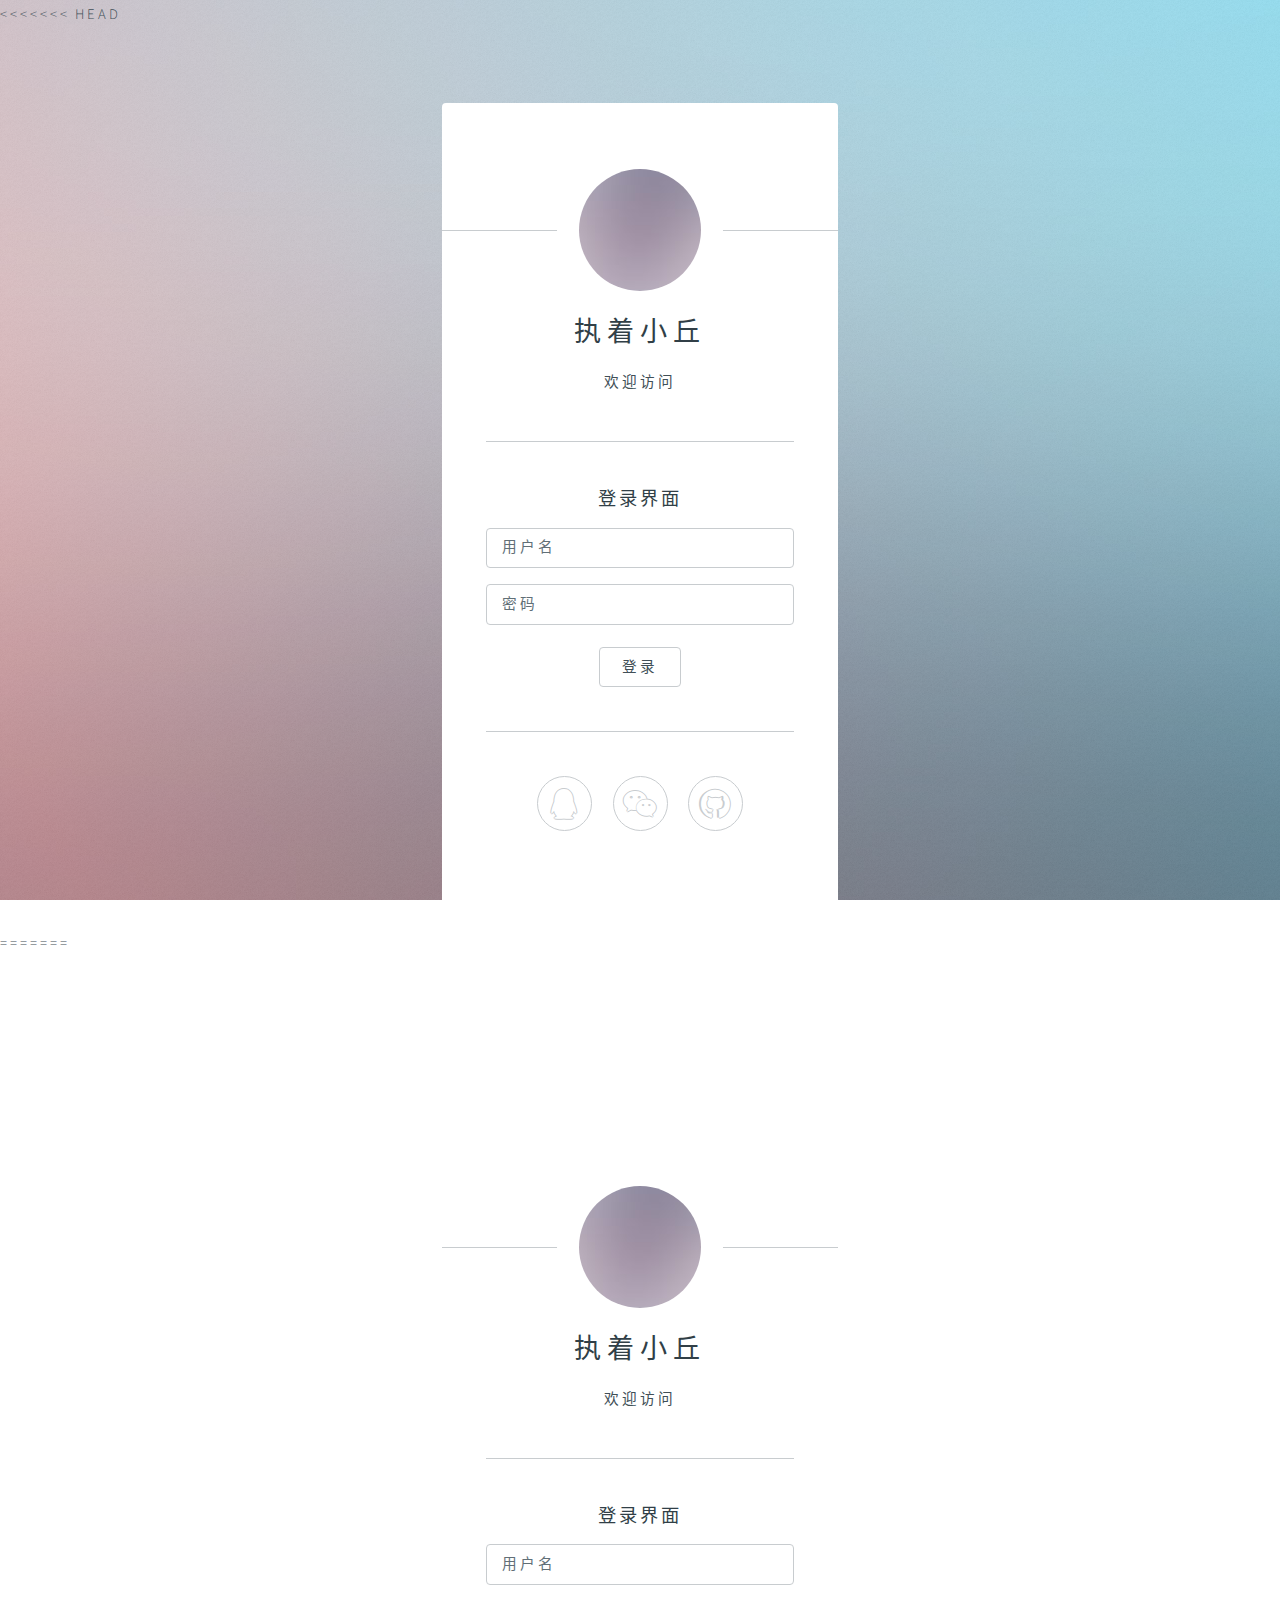
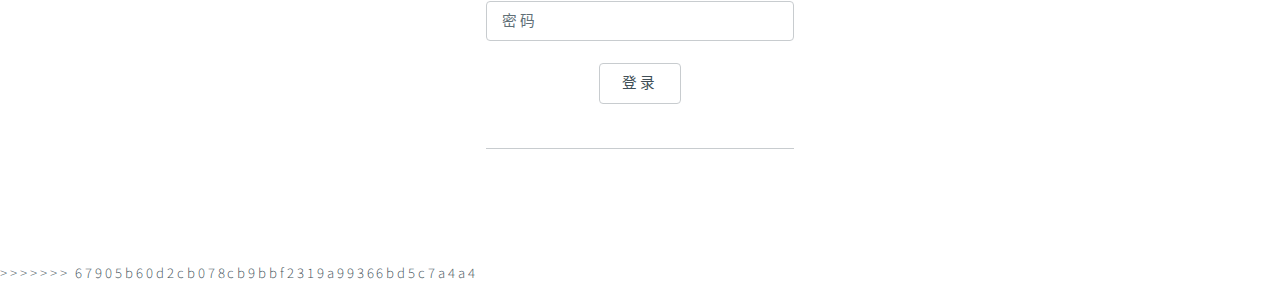
==== commit 6b6ef990: "Update index.html" ====
--- a/index.html
+++ b/index.html
@@ -1,3 +1,4 @@
+<<<<<<< HEAD
 <!DOCTYPE HTML>
 <!--
 	Identity by HTML5 UP
@@ -61,4 +62,70 @@
 
 </body>
 
-</html>+</html>
+=======
+<!DOCTYPE HTML>
+<!--
+	Identity by HTML5 UP
+	html5up.net | @ajlkn
+	Free for personal and commercial use under the CCA 3.0 license (html5up.net/license)
+-->
+<html lang="zh-CN">
+
+<head>
+    <title>执着小丘の小屋</title>
+    <meta charset="utf-8" />
+    <meta name="viewport" content="width=device-width, initial-scale=1, user-scalable=no" />
+    <script type="text/javascript" crs="assets/js/login.js" ></script>
+    <link rel="stylesheet" href="assets/css/main.css" />
+    <noscript>
+        <link rel="stylesheet" href="assets/css/noscript.css" /></noscript>
+</head>
+
+<body class="is-preload">
+
+    <!-- Wrapper -->
+    <div id="wrapper">
+
+        <!-- Main -->
+        <section id="main">
+            <header>
+                <span class="avatar"><img src="images/avatar.jpg" alt="" /></span>
+                <h1>执着小丘</h1>
+                <p>欢迎访问</p>
+            </header>
+
+            <hr />
+            <h2>登录界面</h2>
+            <form method="post" action="#">
+                <div class="fields">
+                    <div class="field">
+                        <input type="text" name="username" id="username" placeholder="用户名" />
+                    </div>
+                    <div class="field">
+                        <input type="password" name="password" id="ppassword" placeholder="密码" />
+                    </div>
+                </div>
+                <ul class="actions special">
+                    <li><input type="button" class="button" value="登录" onclick="login()"></li>
+                </ul>
+            </form>
+            <hr />
+        </section>
+
+    </div>
+
+    <!-- Scripts -->
+    <script>
+        if ('addEventListener' in window) {
+    window.addEventListener('load', function () {
+        document.body.className = document.body.className.replace(/\bis-preload\b/, '');
+    });
+    document.body.className += (navigator.userAgent.match(/(MSIE|rv:11\.0)/) ? ' is-ie' : '');
+}
+    </script>
+
+</body>
+
+</html>
+>>>>>>> 67905b60d2cb078cb9bbf2319a99366bd5c7a4a4
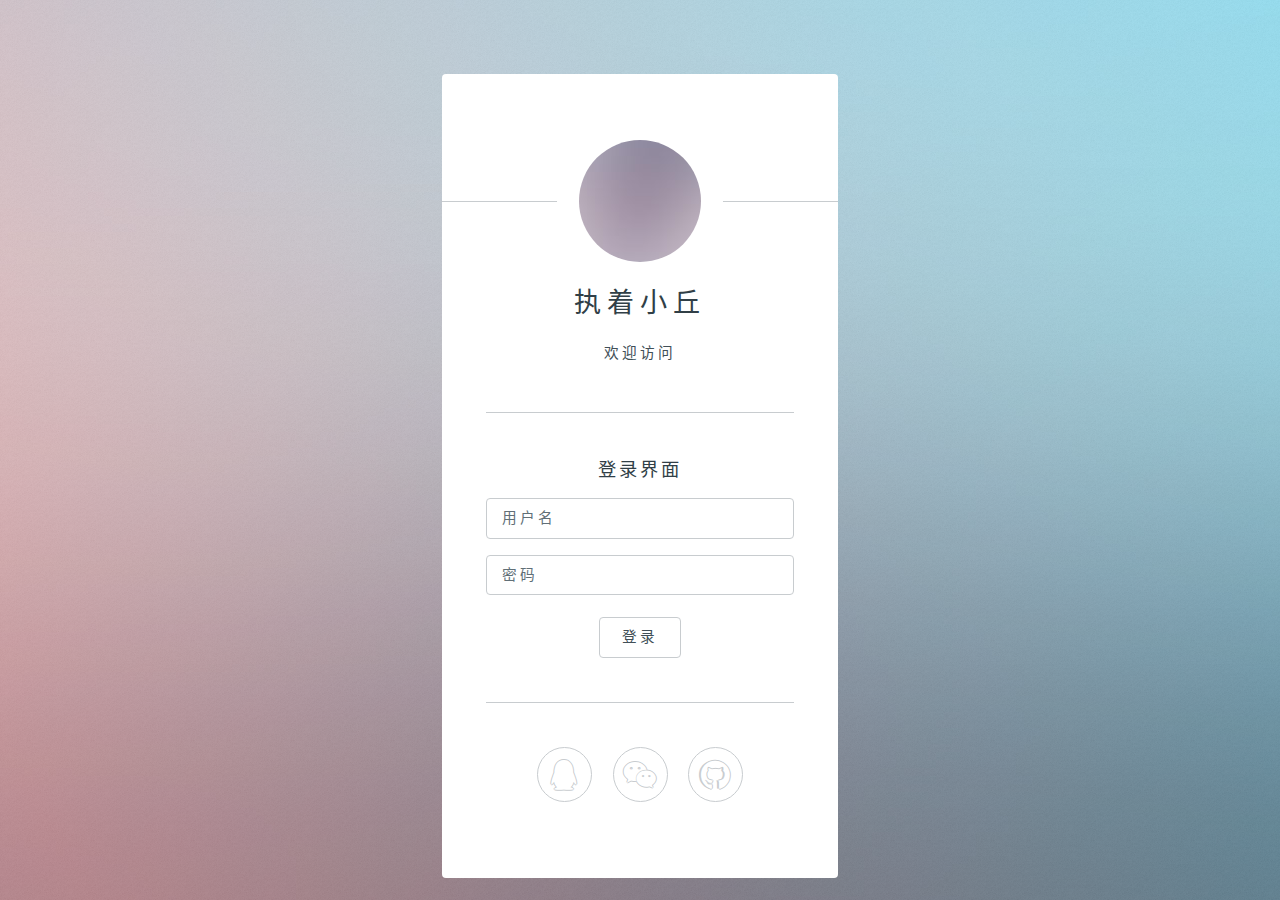
==== commit f1c9b9e0: "Update index.html" ====
--- a/index.html
+++ b/index.html
@@ -1,4 +1,3 @@
-<<<<<<< HEAD
 <!DOCTYPE HTML>
 <!--
 	Identity by HTML5 UP
@@ -62,70 +61,4 @@
 
 </body>
 
-</html>
-=======
-<!DOCTYPE HTML>
-<!--
-	Identity by HTML5 UP
-	html5up.net | @ajlkn
-	Free for personal and commercial use under the CCA 3.0 license (html5up.net/license)
--->
-<html lang="zh-CN">
-
-<head>
-    <title>执着小丘の小屋</title>
-    <meta charset="utf-8" />
-    <meta name="viewport" content="width=device-width, initial-scale=1, user-scalable=no" />
-    <script type="text/javascript" crs="assets/js/login.js" ></script>
-    <link rel="stylesheet" href="assets/css/main.css" />
-    <noscript>
-        <link rel="stylesheet" href="assets/css/noscript.css" /></noscript>
-</head>
-
-<body class="is-preload">
-
-    <!-- Wrapper -->
-    <div id="wrapper">
-
-        <!-- Main -->
-        <section id="main">
-            <header>
-                <span class="avatar"><img src="images/avatar.jpg" alt="" /></span>
-                <h1>执着小丘</h1>
-                <p>欢迎访问</p>
-            </header>
-
-            <hr />
-            <h2>登录界面</h2>
-            <form method="post" action="#">
-                <div class="fields">
-                    <div class="field">
-                        <input type="text" name="username" id="username" placeholder="用户名" />
-                    </div>
-                    <div class="field">
-                        <input type="password" name="password" id="ppassword" placeholder="密码" />
-                    </div>
-                </div>
-                <ul class="actions special">
-                    <li><input type="button" class="button" value="登录" onclick="login()"></li>
-                </ul>
-            </form>
-            <hr />
-        </section>
-
-    </div>
-
-    <!-- Scripts -->
-    <script>
-        if ('addEventListener' in window) {
-    window.addEventListener('load', function () {
-        document.body.className = document.body.className.replace(/\bis-preload\b/, '');
-    });
-    document.body.className += (navigator.userAgent.match(/(MSIE|rv:11\.0)/) ? ' is-ie' : '');
-}
-    </script>
-
-</body>
-
-</html>
->>>>>>> 67905b60d2cb078cb9bbf2319a99366bd5c7a4a4
+</html>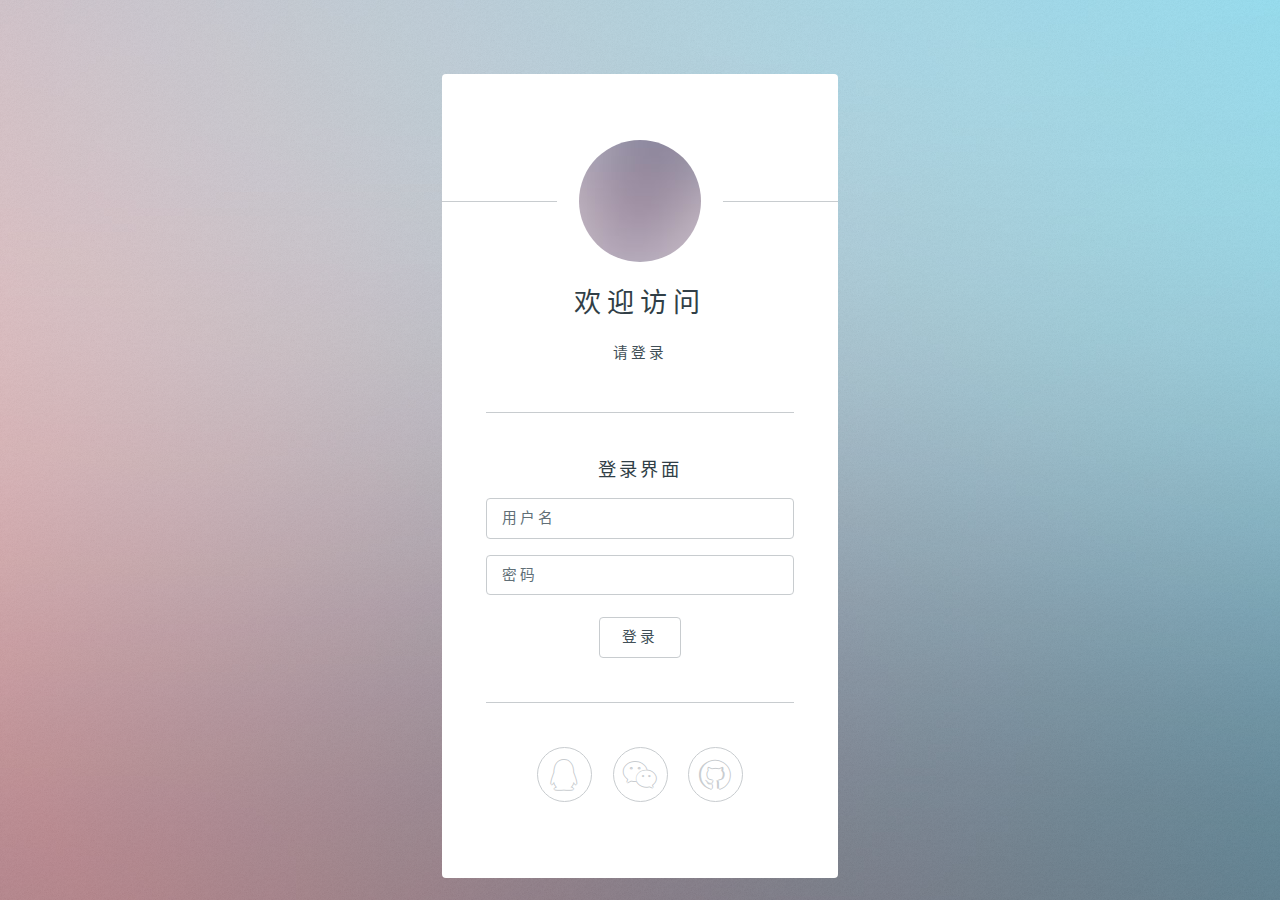
==== commit 68ddd1c5: "111" ====
--- a/index.html
+++ b/index.html
@@ -24,8 +24,8 @@
         <section id="main">
             <header>
                 <span class="avatar"><img src="images/avatar.jpg" alt="" /></span>
-                <h1>执着小丘</h1>
-                <p>欢迎访问</p>
+                <h1>欢迎访问</h1>
+                <p>请登录</p>
             </header>
 
             <hr />
